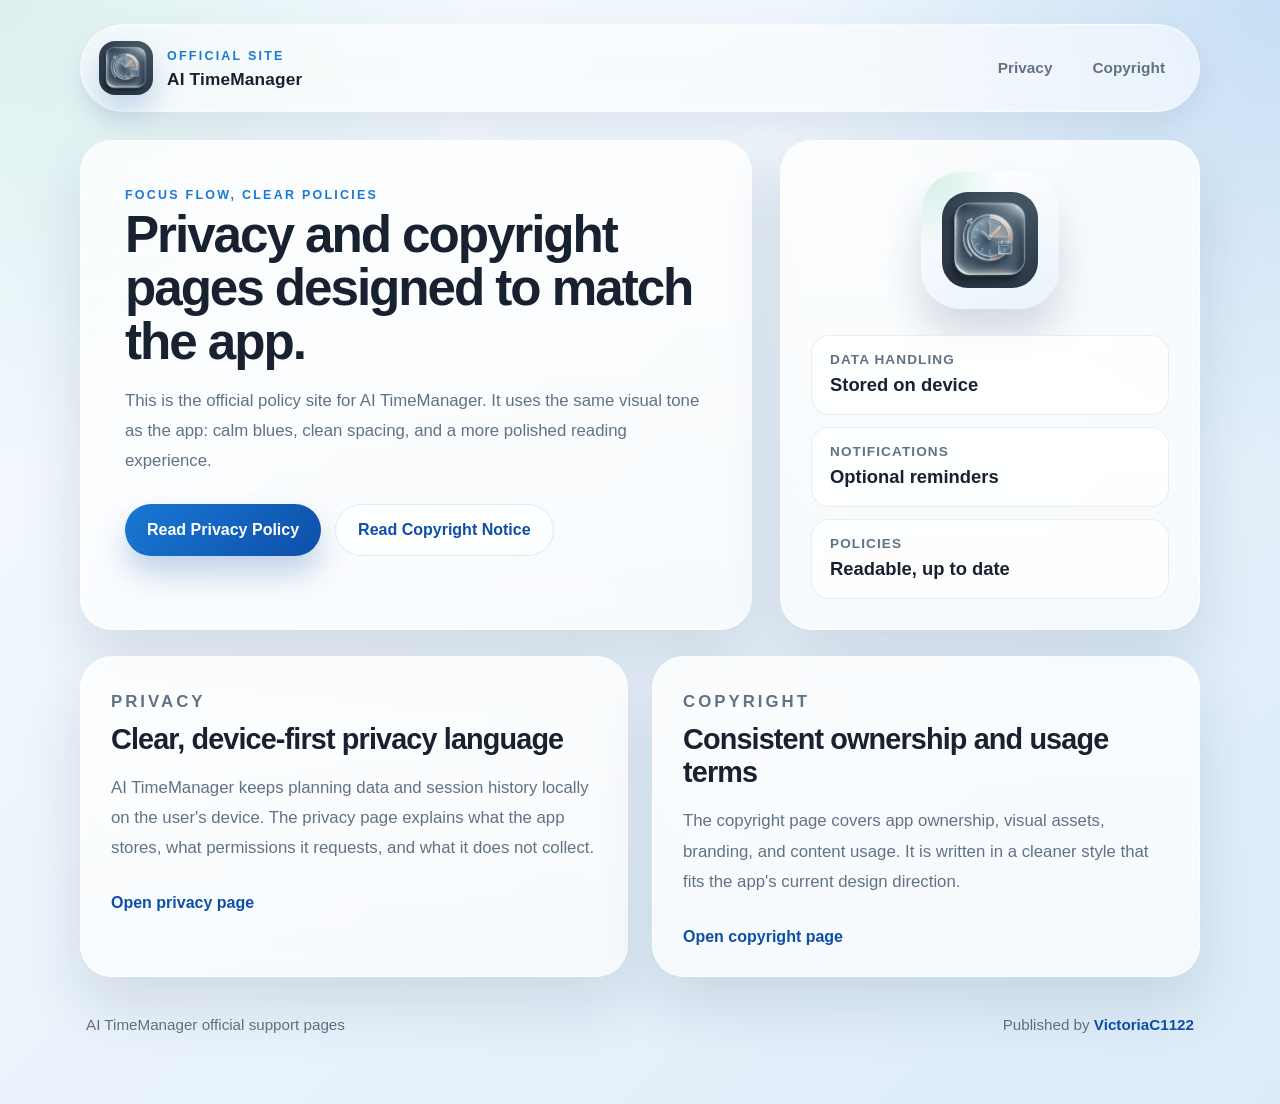
==== index.html @ 7698c391 "Create AI TimeManager policy site" ====
<!DOCTYPE html>
<html lang="en">
<head>
  <meta charset="UTF-8">
  <meta name="viewport" content="width=device-width, initial-scale=1.0">
  <title>AI TimeManager | Privacy & Copyright</title>
  <meta name="description" content="Official privacy policy and copyright information for AI TimeManager.">
  <link rel="icon" type="image/png" href="assets/app-icon.png">
  <link rel="stylesheet" href="assets/styles.css">
</head>
<body>
  <div class="page-shell">
    <header class="topbar">
      <a class="brand" href="index.html">
        <img src="assets/app-icon.png" alt="AI TimeManager app icon">
        <div>
          <span class="eyebrow">Official Site</span>
          <strong>AI TimeManager</strong>
        </div>
      </a>
      <nav class="nav-links" aria-label="Primary">
        <a href="privacy.html">Privacy</a>
        <a href="copyright.html">Copyright</a>
      </nav>
    </header>

    <main>
      <section class="hero">
        <div class="hero-copy">
          <p class="eyebrow">Focus Flow, Clear Policies</p>
          <h1>Privacy and copyright pages designed to match the app.</h1>
          <p class="hero-text">
            This is the official policy site for AI TimeManager. It uses the same visual tone as the app:
            calm blues, clean spacing, and a more polished reading experience.
          </p>
          <div class="hero-actions">
            <a class="button button-primary" href="privacy.html">Read Privacy Policy</a>
            <a class="button button-secondary" href="copyright.html">Read Copyright Notice</a>
          </div>
        </div>
        <div class="hero-card">
          <div class="icon-orb">
            <img src="assets/app-icon.png" alt="AI TimeManager icon">
          </div>
          <div class="metric-stack">
            <div class="metric-card">
              <span>Data handling</span>
              <strong>Stored on device</strong>
            </div>
            <div class="metric-card">
              <span>Notifications</span>
              <strong>Optional reminders</strong>
            </div>
            <div class="metric-card">
              <span>Policies</span>
              <strong>Readable, up to date</strong>
            </div>
          </div>
        </div>
      </section>

      <section class="content-grid">
        <article class="feature-panel">
          <p class="eyebrow">Privacy</p>
          <h2>Clear, device-first privacy language</h2>
          <p>
            AI TimeManager keeps planning data and session history locally on the user's device.
            The privacy page explains what the app stores, what permissions it requests, and what it does not collect.
          </p>
          <a class="text-link" href="privacy.html">Open privacy page</a>
        </article>

        <article class="feature-panel">
          <p class="eyebrow">Copyright</p>
          <h2>Consistent ownership and usage terms</h2>
          <p>
            The copyright page covers app ownership, visual assets, branding, and content usage.
            It is written in a cleaner style that fits the app's current design direction.
          </p>
          <a class="text-link" href="copyright.html">Open copyright page</a>
        </article>
      </section>
    </main>

    <footer class="site-footer">
      <p>AI TimeManager official support pages</p>
      <p>Published by <a href="https://github.com/VictoriaC1122">VictoriaC1122</a></p>
    </footer>
  </div>
</body>
</html>
---- assets/styles.css ----
:root {
  --accent: #1a78d6;
  --accent-deep: #0d4fa8;
  --mint: #3db392;
  --amber: #eda934;
  --ink: #182130;
  --muted: #617284;
  --border: rgba(24, 33, 48, 0.08);
  --surface: rgba(255, 255, 255, 0.78);
  --surface-strong: rgba(255, 255, 255, 0.94);
  --hero-a: #f7fbff;
  --hero-b: #eaf3fb;
  --hero-c: #dcecf9;
  --shadow: 0 28px 60px rgba(14, 43, 78, 0.12);
  --radius-xl: 32px;
  --radius-lg: 24px;
  --radius-md: 18px;
}

* {
  box-sizing: border-box;
}

html {
  scroll-behavior: smooth;
}

body {
  margin: 0;
  font-family: "SF Pro Display", "SF Pro Text", "Inter", "Segoe UI", sans-serif;
  color: var(--ink);
  background:
    radial-gradient(circle at top left, rgba(61, 179, 146, 0.14), transparent 28%),
    radial-gradient(circle at top right, rgba(26, 120, 214, 0.16), transparent 28%),
    linear-gradient(135deg, var(--hero-a), var(--hero-b) 48%, var(--hero-c));
  min-height: 100vh;
}

a {
  color: inherit;
  text-decoration: none;
}

.page-shell {
  width: min(1120px, calc(100% - 32px));
  margin: 0 auto;
  padding: 24px 0 56px;
}

.topbar {
  display: flex;
  align-items: center;
  justify-content: space-between;
  gap: 24px;
  padding: 16px 18px;
  background: rgba(255, 255, 255, 0.56);
  border: 1px solid rgba(255, 255, 255, 0.56);
  backdrop-filter: blur(18px);
  border-radius: 999px;
  box-shadow: 0 12px 30px rgba(17, 44, 77, 0.08);
}

.brand {
  display: flex;
  align-items: center;
  gap: 14px;
  min-width: 0;
}

.brand img {
  width: 54px;
  height: 54px;
  border-radius: 16px;
  box-shadow: 0 14px 28px rgba(13, 79, 168, 0.22);
}

.brand strong {
  display: block;
  font-size: 1.08rem;
  letter-spacing: 0.01em;
}

.eyebrow {
  display: inline-block;
  margin: 0 0 6px;
  font-size: 0.78rem;
  font-weight: 700;
  letter-spacing: 0.18em;
  text-transform: uppercase;
  color: var(--accent);
}

.nav-links {
  display: flex;
  gap: 8px;
  flex-wrap: wrap;
}

.nav-links a {
  padding: 11px 16px;
  font-size: 0.96rem;
  font-weight: 600;
  color: var(--muted);
  border-radius: 999px;
  transition: 160ms ease;
}

.nav-links a:hover,
.nav-links a[aria-current="page"] {
  color: var(--accent-deep);
  background: rgba(255, 255, 255, 0.72);
}

.hero {
  display: grid;
  grid-template-columns: minmax(0, 1.2fr) minmax(280px, 420px);
  gap: 28px;
  align-items: stretch;
  margin-top: 28px;
}

.hero-copy,
.hero-card,
.feature-panel,
.policy-card,
.policy-hero {
  border: 1px solid rgba(255, 255, 255, 0.62);
  border-radius: var(--radius-xl);
  background: linear-gradient(180deg, rgba(255, 255, 255, 0.82), rgba(255, 255, 255, 0.68));
  backdrop-filter: blur(18px);
  box-shadow: var(--shadow);
}

.hero-copy {
  padding: 44px;
}

.hero-copy h1,
.policy-hero h1 {
  margin: 0 0 18px;
  font-size: clamp(2.3rem, 4vw, 4.4rem);
  line-height: 1.04;
  letter-spacing: -0.04em;
}

.hero-text,
.policy-hero p,
.policy-card p,
.feature-panel p {
  font-size: 1.05rem;
  line-height: 1.8;
  color: var(--muted);
}

.hero-actions {
  display: flex;
  gap: 14px;
  flex-wrap: wrap;
  margin-top: 28px;
}

.button {
  display: inline-flex;
  align-items: center;
  justify-content: center;
  min-height: 52px;
  padding: 0 22px;
  border-radius: 999px;
  font-size: 1rem;
  font-weight: 700;
  transition: transform 160ms ease, box-shadow 160ms ease, background 160ms ease;
}

.button:hover {
  transform: translateY(-1px);
}

.button-primary {
  color: #fff;
  background: linear-gradient(135deg, var(--accent), var(--accent-deep));
  box-shadow: 0 18px 30px rgba(13, 79, 168, 0.24);
}

.button-secondary {
  color: var(--accent-deep);
  background: rgba(255, 255, 255, 0.74);
  border: 1px solid rgba(26, 120, 214, 0.14);
}

.hero-card {
  padding: 30px;
  display: flex;
  flex-direction: column;
  justify-content: center;
  gap: 26px;
}

.icon-orb {
  width: 138px;
  height: 138px;
  margin: 0 auto;
  border-radius: 40px;
  display: grid;
  place-items: center;
  background:
    radial-gradient(circle at top left, rgba(61, 179, 146, 0.24), transparent 40%),
    linear-gradient(160deg, rgba(255, 255, 255, 0.96), rgba(230, 240, 251, 0.82));
  box-shadow: inset 0 1px 0 rgba(255, 255, 255, 0.7), 0 28px 40px rgba(16, 48, 88, 0.16);
}

.icon-orb img {
  width: 96px;
  height: 96px;
  border-radius: 26px;
}

.metric-stack {
  display: grid;
  gap: 12px;
}

.metric-card {
  padding: 16px 18px;
  border-radius: var(--radius-md);
  background: var(--surface);
  border: 1px solid var(--border);
}

.metric-card span,
.policy-card h2,
.feature-panel h2 {
  display: block;
}

.metric-card span {
  margin-bottom: 6px;
  font-size: 0.85rem;
  font-weight: 700;
  letter-spacing: 0.08em;
  text-transform: uppercase;
  color: var(--muted);
}

.metric-card strong {
  font-size: 1.15rem;
  line-height: 1.35;
}

.content-grid {
  display: grid;
  grid-template-columns: repeat(2, minmax(0, 1fr));
  gap: 24px;
  margin-top: 26px;
}

.feature-panel {
  padding: 30px;
}

.feature-panel h2 {
  margin: 0 0 14px;
  font-size: 1.8rem;
  line-height: 1.16;
  letter-spacing: -0.03em;
}

.text-link {
  display: inline-flex;
  align-items: center;
  gap: 8px;
  margin-top: 14px;
  font-size: 1rem;
  font-weight: 700;
  color: var(--accent-deep);
}

.policy-layout {
  display: grid;
  gap: 22px;
  margin-top: 28px;
}

.policy-hero,
.policy-card {
  padding: 34px;
}

.policy-card h2 {
  margin: 30px 0 10px;
  font-size: 1.28rem;
  line-height: 1.35;
  letter-spacing: -0.02em;
}

.policy-card h2:first-child {
  margin-top: 0;
}

.policy-card a,
.site-footer a {
  color: var(--accent-deep);
  font-weight: 700;
}

.site-footer {
  display: flex;
  justify-content: space-between;
  gap: 16px;
  flex-wrap: wrap;
  padding: 24px 6px 0;
  color: var(--muted);
  font-size: 0.95rem;
}

@media (max-width: 900px) {
  .hero,
  .content-grid {
    grid-template-columns: 1fr;
  }

  .hero-copy,
  .hero-card,
  .feature-panel,
  .policy-card,
  .policy-hero {
    padding: 28px;
  }
}

@media (max-width: 640px) {
  .page-shell {
    width: min(100% - 20px, 1120px);
    padding-top: 14px;
  }

  .topbar {
    border-radius: 26px;
    padding: 16px;
    align-items: flex-start;
    flex-direction: column;
  }

  .hero-copy h1,
  .policy-hero h1 {
    font-size: 2.2rem;
  }

  .hero-text,
  .policy-hero p,
  .policy-card p,
  .feature-panel p {
    font-size: 0.98rem;
    line-height: 1.74;
  }

  .button {
    width: 100%;
  }
}
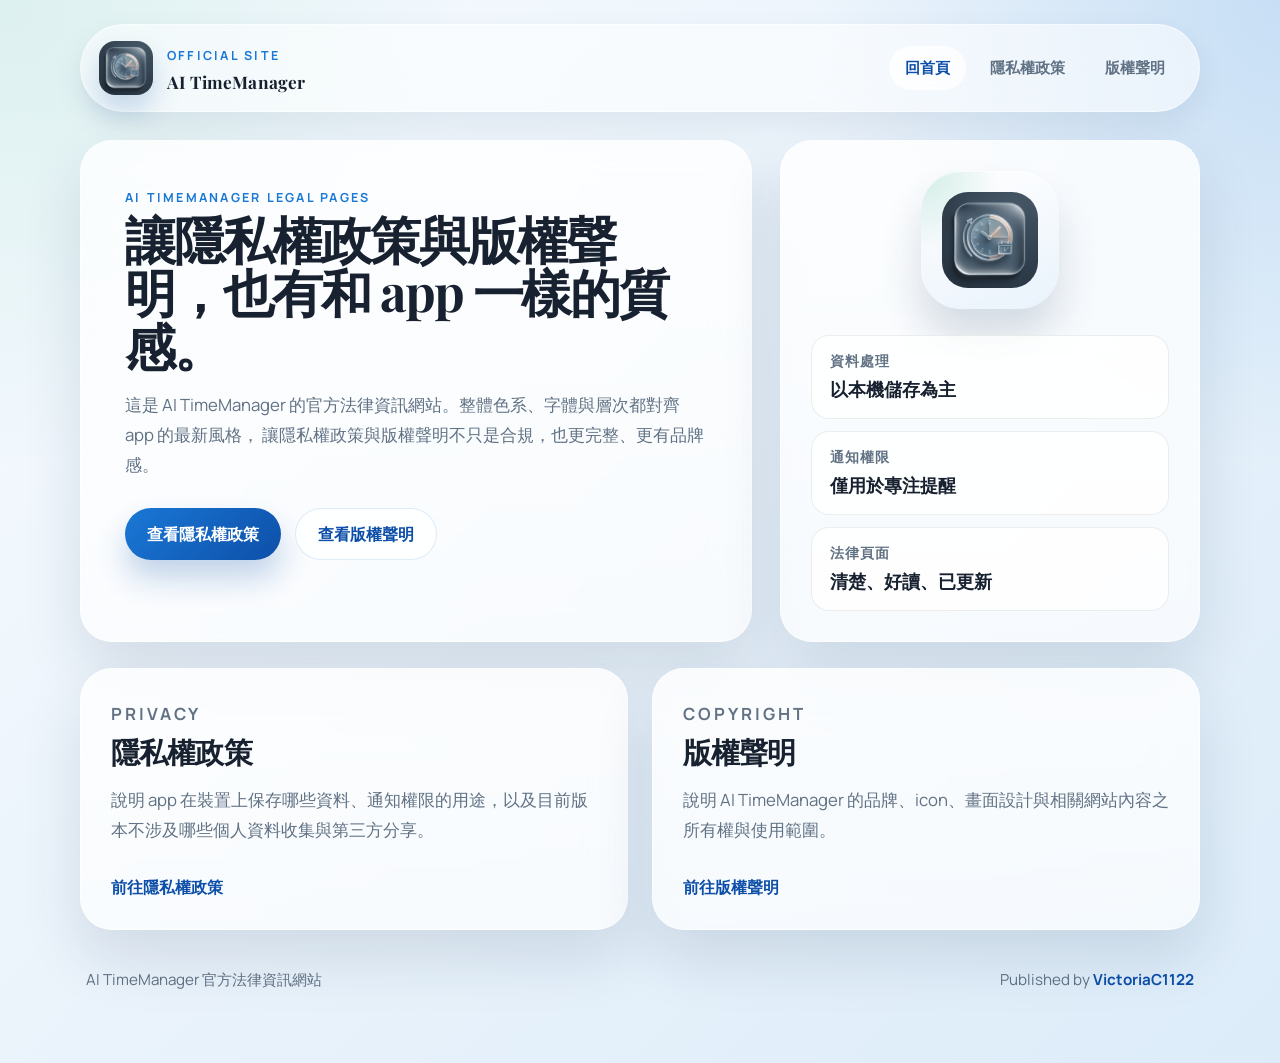
==== commit e9de070d: "Restyle policy site to match travel collection typography" ====
--- a/index.html
+++ b/index.html
@@ -6,6 +6,9 @@
   <title>AI TimeManager | Privacy & Copyright</title>
   <meta name="description" content="Official privacy policy and copyright information for AI TimeManager.">
   <link rel="icon" type="image/png" href="assets/app-icon.png">
+  <link rel="preconnect" href="https://fonts.googleapis.com">
+  <link rel="preconnect" href="https://fonts.gstatic.com" crossorigin>
+  <link href="https://fonts.googleapis.com/css2?family=Playfair+Display:wght@600;700&family=Manrope:wght@400;500;600;700&display=swap" rel="stylesheet">
   <link rel="stylesheet" href="assets/styles.css">
 </head>
 <body>
@@ -19,23 +22,24 @@
         </div>
       </a>
       <nav class="nav-links" aria-label="Primary">
-        <a href="privacy.html">Privacy</a>
-        <a href="copyright.html">Copyright</a>
+        <a aria-current="page" href="index.html">回首頁</a>
+        <a href="privacy.html">隱私權政策</a>
+        <a href="copyright.html">版權聲明</a>
       </nav>
     </header>
 
     <main>
       <section class="hero">
         <div class="hero-copy">
-          <p class="eyebrow">Focus Flow, Clear Policies</p>
-          <h1>Privacy and copyright pages designed to match the app.</h1>
+          <p class="eyebrow">AI TimeManager Legal Pages</p>
+          <h1>讓隱私權政策與版權聲明，也有和 app 一樣的質感。</h1>
           <p class="hero-text">
-            This is the official policy site for AI TimeManager. It uses the same visual tone as the app:
-            calm blues, clean spacing, and a more polished reading experience.
+            這是 AI TimeManager 的官方法律資訊網站。整體色系、字體與層次都對齊 app 的最新風格，
+            讓隱私權政策與版權聲明不只是合規，也更完整、更有品牌感。
           </p>
           <div class="hero-actions">
-            <a class="button button-primary" href="privacy.html">Read Privacy Policy</a>
-            <a class="button button-secondary" href="copyright.html">Read Copyright Notice</a>
+            <a class="button button-primary" href="privacy.html">查看隱私權政策</a>
+            <a class="button button-secondary" href="copyright.html">查看版權聲明</a>
           </div>
         </div>
         <div class="hero-card">
@@ -44,16 +48,16 @@
           </div>
           <div class="metric-stack">
             <div class="metric-card">
-              <span>Data handling</span>
-              <strong>Stored on device</strong>
+              <span>資料處理</span>
+              <strong>以本機儲存為主</strong>
             </div>
             <div class="metric-card">
-              <span>Notifications</span>
-              <strong>Optional reminders</strong>
+              <span>通知權限</span>
+              <strong>僅用於專注提醒</strong>
             </div>
             <div class="metric-card">
-              <span>Policies</span>
-              <strong>Readable, up to date</strong>
+              <span>法律頁面</span>
+              <strong>清楚、好讀、已更新</strong>
             </div>
           </div>
         </div>
@@ -62,28 +66,26 @@
       <section class="content-grid">
         <article class="feature-panel">
           <p class="eyebrow">Privacy</p>
-          <h2>Clear, device-first privacy language</h2>
+          <h2>隱私權政策</h2>
           <p>
-            AI TimeManager keeps planning data and session history locally on the user's device.
-            The privacy page explains what the app stores, what permissions it requests, and what it does not collect.
+            說明 app 在裝置上保存哪些資料、通知權限的用途，以及目前版本不涉及哪些個人資料收集與第三方分享。
           </p>
-          <a class="text-link" href="privacy.html">Open privacy page</a>
+          <a class="text-link" href="privacy.html">前往隱私權政策</a>
         </article>
 
         <article class="feature-panel">
           <p class="eyebrow">Copyright</p>
-          <h2>Consistent ownership and usage terms</h2>
+          <h2>版權聲明</h2>
           <p>
-            The copyright page covers app ownership, visual assets, branding, and content usage.
-            It is written in a cleaner style that fits the app's current design direction.
+            說明 AI TimeManager 的品牌、icon、畫面設計與相關網站內容之所有權與使用範圍。
           </p>
-          <a class="text-link" href="copyright.html">Open copyright page</a>
+          <a class="text-link" href="copyright.html">前往版權聲明</a>
         </article>
       </section>
     </main>
 
     <footer class="site-footer">
-      <p>AI TimeManager official support pages</p>
+      <p>AI TimeManager 官方法律資訊網站</p>
       <p>Published by <a href="https://github.com/VictoriaC1122">VictoriaC1122</a></p>
     </footer>
   </div>
--- a/assets/styles.css
+++ b/assets/styles.css
@@ -27,7 +27,7 @@
 
 body {
   margin: 0;
-  font-family: "SF Pro Display", "SF Pro Text", "Inter", "Segoe UI", sans-serif;
+  font-family: "Manrope", "SF Pro Text", "Inter", sans-serif;
   color: var(--ink);
   background:
     radial-gradient(circle at top left, rgba(61, 179, 146, 0.14), transparent 28%),
@@ -78,6 +78,11 @@
   display: block;
   font-size: 1.08rem;
   letter-spacing: 0.01em;
+  font-family: "Playfair Display", Georgia, serif;
+}
+
+.brand div {
+  min-width: 0;
 }
 
 .eyebrow {
@@ -141,6 +146,8 @@
   font-size: clamp(2.3rem, 4vw, 4.4rem);
   line-height: 1.04;
   letter-spacing: -0.04em;
+  font-family: "Playfair Display", Georgia, serif;
+  font-weight: 700;
 }
 
 .hero-text,
@@ -262,6 +269,8 @@
   font-size: 1.8rem;
   line-height: 1.16;
   letter-spacing: -0.03em;
+  font-family: "Playfair Display", Georgia, serif;
+  font-weight: 700;
 }
 
 .text-link {
@@ -290,6 +299,8 @@
   font-size: 1.28rem;
   line-height: 1.35;
   letter-spacing: -0.02em;
+  font-family: "Playfair Display", Georgia, serif;
+  font-weight: 600;
 }
 
 .policy-card h2:first-child {
@@ -312,6 +323,14 @@
   font-size: 0.95rem;
 }
 
+.policy-actions {
+  display: flex;
+  gap: 14px;
+  flex-wrap: wrap;
+  margin-top: 34px;
+  padding-top: 8px;
+}
+
 @media (max-width: 900px) {
   .hero,
   .content-grid {
@@ -356,4 +375,8 @@
   .button {
     width: 100%;
   }
-}
+
+  .policy-actions .button {
+    width: 100%;
+  }
+}
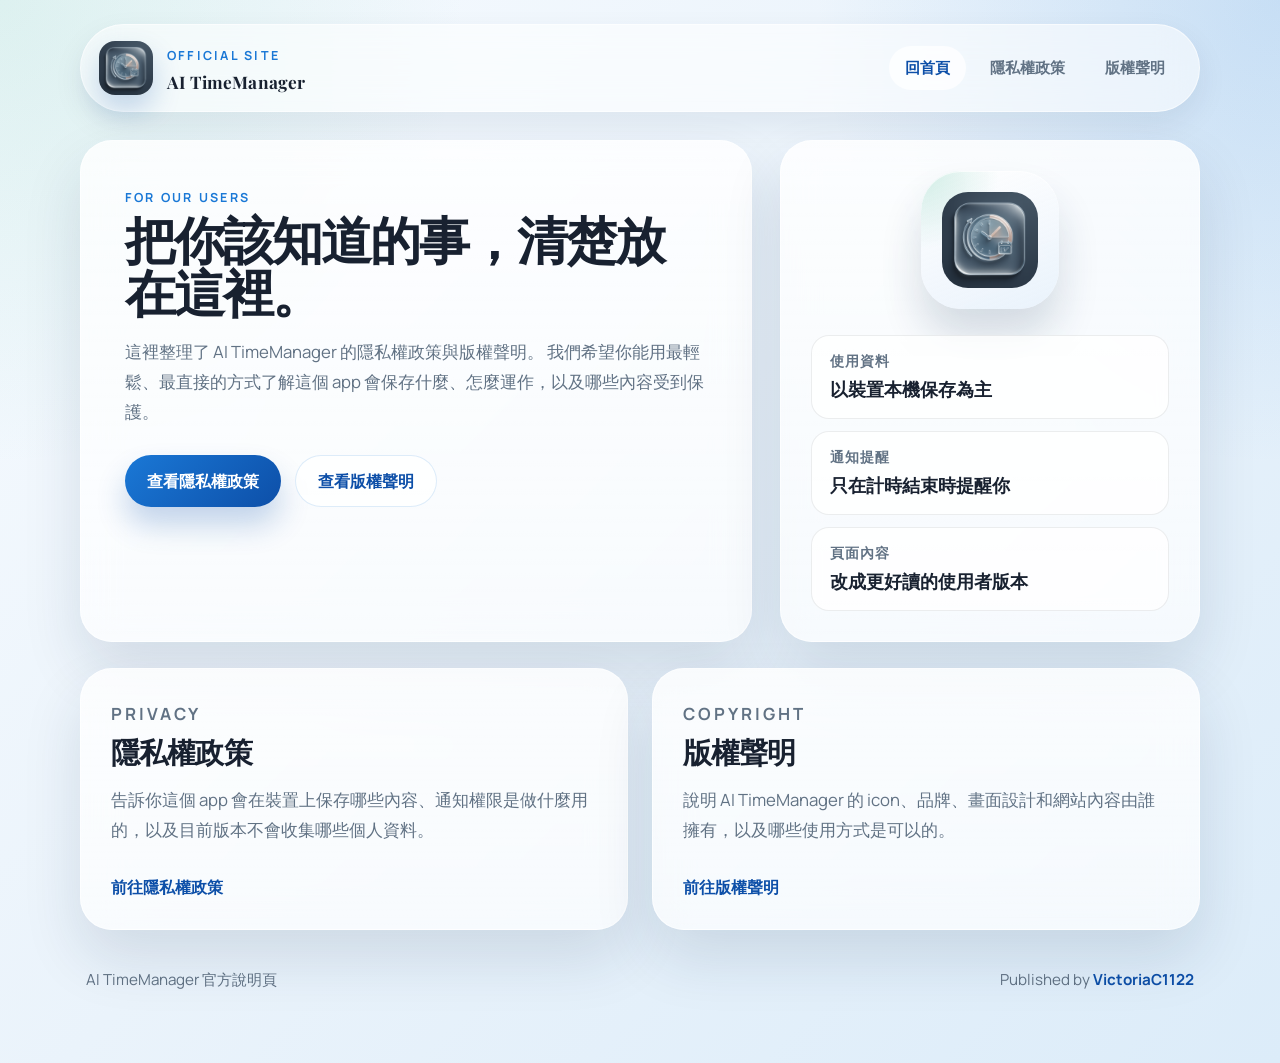
==== commit 5520c50f: "Rewrite site copy for end users" ====
--- a/index.html
+++ b/index.html
@@ -1,10 +1,10 @@
 <!DOCTYPE html>
-<html lang="en">
+<html lang="zh-Hant">
 <head>
   <meta charset="UTF-8">
   <meta name="viewport" content="width=device-width, initial-scale=1.0">
-  <title>AI TimeManager | Privacy & Copyright</title>
-  <meta name="description" content="Official privacy policy and copyright information for AI TimeManager.">
+  <title>AI TimeManager | 隱私權政策與版權聲明</title>
+  <meta name="description" content="AI TimeManager 官方隱私權政策與版權聲明頁面。">
   <link rel="icon" type="image/png" href="assets/app-icon.png">
   <link rel="preconnect" href="https://fonts.googleapis.com">
   <link rel="preconnect" href="https://fonts.gstatic.com" crossorigin>
@@ -31,11 +31,11 @@
     <main>
       <section class="hero">
         <div class="hero-copy">
-          <p class="eyebrow">AI TimeManager Legal Pages</p>
-          <h1>讓隱私權政策與版權聲明，也有和 app 一樣的質感。</h1>
+          <p class="eyebrow">For Our Users</p>
+          <h1>把你該知道的事，清楚放在這裡。</h1>
           <p class="hero-text">
-            這是 AI TimeManager 的官方法律資訊網站。整體色系、字體與層次都對齊 app 的最新風格，
-            讓隱私權政策與版權聲明不只是合規，也更完整、更有品牌感。
+            這裡整理了 AI TimeManager 的隱私權政策與版權聲明。
+            我們希望你能用最輕鬆、最直接的方式了解這個 app 會保存什麼、怎麼運作，以及哪些內容受到保護。
           </p>
           <div class="hero-actions">
             <a class="button button-primary" href="privacy.html">查看隱私權政策</a>
@@ -48,16 +48,16 @@
           </div>
           <div class="metric-stack">
             <div class="metric-card">
-              <span>資料處理</span>
-              <strong>以本機儲存為主</strong>
+              <span>使用資料</span>
+              <strong>以裝置本機保存為主</strong>
             </div>
             <div class="metric-card">
-              <span>通知權限</span>
-              <strong>僅用於專注提醒</strong>
+              <span>通知提醒</span>
+              <strong>只在計時結束時提醒你</strong>
             </div>
             <div class="metric-card">
-              <span>法律頁面</span>
-              <strong>清楚、好讀、已更新</strong>
+              <span>頁面內容</span>
+              <strong>改成更好讀的使用者版本</strong>
             </div>
           </div>
         </div>
@@ -68,7 +68,7 @@
           <p class="eyebrow">Privacy</p>
           <h2>隱私權政策</h2>
           <p>
-            說明 app 在裝置上保存哪些資料、通知權限的用途，以及目前版本不涉及哪些個人資料收集與第三方分享。
+            告訴你這個 app 會在裝置上保存哪些內容、通知權限是做什麼用的，以及目前版本不會收集哪些個人資料。
           </p>
           <a class="text-link" href="privacy.html">前往隱私權政策</a>
         </article>
@@ -77,7 +77,7 @@
           <p class="eyebrow">Copyright</p>
           <h2>版權聲明</h2>
           <p>
-            說明 AI TimeManager 的品牌、icon、畫面設計與相關網站內容之所有權與使用範圍。
+            說明 AI TimeManager 的 icon、品牌、畫面設計和網站內容由誰擁有，以及哪些使用方式是可以的。
           </p>
           <a class="text-link" href="copyright.html">前往版權聲明</a>
         </article>
@@ -85,7 +85,7 @@
     </main>
 
     <footer class="site-footer">
-      <p>AI TimeManager 官方法律資訊網站</p>
+      <p>AI TimeManager 官方說明頁</p>
       <p>Published by <a href="https://github.com/VictoriaC1122">VictoriaC1122</a></p>
     </footer>
   </div>
